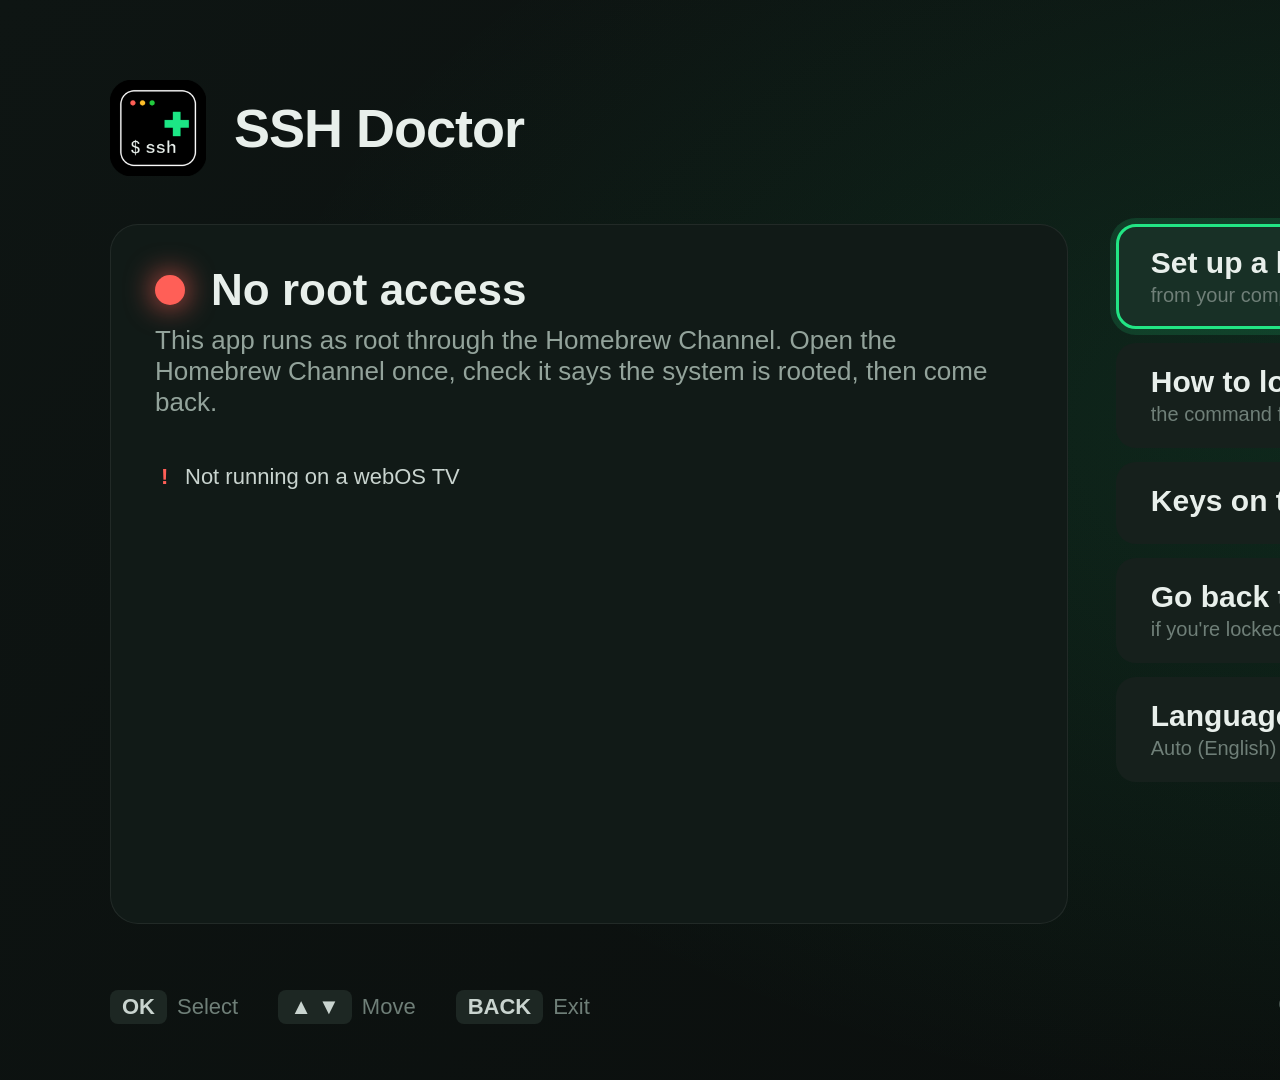
==== webos-app/src/index.html @ 8053e09a "LG webOS SSH Doctor 0.1.0: the check, the repairs and key pairing ssh-doctor.sh checks and repairs S" ====
<!doctype html>
<html lang="en">
<head>
<meta charset="utf-8">
<title>SSH Doctor</title>
<link rel="stylesheet" href="style.css">
</head>
<body>
<div id="app">
  <header>
    <img src="icon160.png" alt="">
    <h1>SSH Doctor</h1>
    <span id="meta" class="meta">Loading…</span>
  </header>

  <main>
    <section class="card" id="status">
      <div class="hero"><span id="dot" class="dot dot-wait"></span><b id="headline">Checking SSH…</b></div>
      <div id="subline" class="sub">Reading how SSH is set up on this TV.</div>
      <table id="facts"></table>
      <ul id="findings"></ul>
    </section>

    <section class="actions" id="actions">
      <div class="btn fix" tabindex="0" data-action="sshon" style="display:none"><span>Turn SSH on now<small>no restart needed</small></span></div>
      <div class="btn fix" tabindex="0" data-action="fixkeys" style="display:none"><span>Fix my keys file<small>keeps a backup</small></span></div>
      <div class="btn" tabindex="0" data-action="pair"><span>Set up a key<small>from your computer or phone</small></span></div>
      <div class="btn" tabindex="0" data-action="howto"><span>How to log in<small>the command for your computer</small></span></div>
      <div class="btn" tabindex="0" data-action="keys"><span>Keys on this TV<small id="keys-hint"></small></span></div>
      <div class="btn" tabindex="0" data-action="password"><span>Go back to password login<small>if you're locked out</small></span></div>
      <div class="btn" tabindex="0" data-action="restore" style="display:none"><span>Undo a change<small>put a backup back</small></span></div>
      <div class="btn" tabindex="0" data-action="lang"><span>Language<small id="lang-hint"></small></span></div>
    </section>
  </main>

  <footer>
    <span><span class="k">OK</span>Select</span>
    <span><span class="k">▲ ▼</span>Move</span>
    <span><span class="k">BACK</span>Exit</span>
    <span class="right">github.com/ohmybahgosh/LG-WEBOS-SSH-DOCTOR</span>
  </footer>
</div>

<div id="overlay" class="overlay hidden">
  <div class="panel">
    <div id="overlay-title" class="panel-title"></div>
    <div id="overlay-body" class="panel-body"></div>
    <div id="overlay-hint" class="panel-hint"></div>
  </div>
</div>

<script src="vendor/qrcode.js"></script>
<script src="i18n.js"></script>
<script src="app.js"></script>
</body>
</html>
---- webos-app/src/style.css ----
/* Laid out for a 1920x1080 TV screen, in LG-USB-2-ETH0's style */
* { box-sizing: border-box; }
html, body { margin: 0; width: 1920px; height: 1080px; overflow: hidden; }
body {
  background: radial-gradient(1200px 700px at 75% 40%, rgba(34, 229, 132, .12), transparent),
              linear-gradient(135deg, #0e1513, #0a0d0c);
  color: #e8efeb;
  font-family: "LG Smart UI", "Museo Sans", Inter, "Segoe UI", Helvetica, Arial, sans-serif;
}
.mono, table, .meta, .panel-body pre, code { font-family: "DejaVu Sans Mono", "Liberation Mono", Menlo, Consolas, monospace; }

#app { padding: 80px 110px; height: 100%; position: relative; }
header { display: flex; align-items: center; }
header img { width: 96px; height: 96px; margin-right: 28px; }
header h1 { font-size: 54px; margin: 0; font-weight: 800; letter-spacing: -1px; }
.meta { margin-left: auto; font-size: 22px; font-weight: 600; color: #6f7f78; }

main { display: flex; margin-top: 48px; }
.card {
  flex: 1.25; margin-right: 48px; background: #111a17; border: 1px solid rgba(255, 255, 255, .07);
  border-radius: 28px; padding: 40px 44px; min-height: 700px; max-height: 730px; overflow: hidden;
}
.actions { flex: 1; }

.hero { display: flex; align-items: center; }
.hero b { font-size: 44px; }
.dot { width: 30px; height: 30px; border-radius: 50%; margin-right: 26px; flex: none; }
.dot-ok { background: #22e584; box-shadow: 0 0 30px #22e584; }
.dot-warn { background: #febc2e; box-shadow: 0 0 30px #febc2e; }
.dot-bad { background: #ff5f57; box-shadow: 0 0 30px #ff5f57; }
.dot-wait { background: #6f7f78; }
.sub { color: #93a39b; font-size: 26px; margin: 10px 0 26px; min-height: 34px; display: -webkit-box; -webkit-box-orient: vertical; -webkit-line-clamp: 3; overflow: hidden; }

table { width: 100%; border-collapse: collapse; font-size: 25px; }
td { padding: 12px 0; border-top: 1px solid rgba(255, 255, 255, .06); vertical-align: top; }
td:first-child { color: #6f7f78; width: 34%; }
.ok { color: #22e584; }
.warn { color: #febc2e; }
.bad { color: #ff5f57; }
.card.compact td { padding: 7px 0; }

#findings { list-style: none; padding: 0; margin: 20px 0 0; font-size: 22px; }
#findings li { padding: 0 0 0 30px; margin: 6px 0 12px; position: relative; color: #c9d4cf; display: -webkit-box; -webkit-box-orient: vertical; -webkit-line-clamp: 3; overflow: hidden; }
#findings li:before { content: "!"; position: absolute; left: 6px; top: 0; color: #ff5f57; font-weight: 800; }
#findings li.tip { color: #93a39b; }
#findings li.tip:before { content: "•"; color: #febc2e; }

.btn {
  display: flex; align-items: center; justify-content: space-between;
  font-size: 30px; font-weight: 600; padding: 19px 32px; border-radius: 20px;
  background: #16201c; margin-bottom: 14px; border: 3px solid transparent; outline: none;
}
.btn small { display: block; font-size: 20px; color: #6f7f78; font-weight: 500; margin-top: 4px; }
.btn:focus, .btn.focus { border-color: #22e584; background: #183026; box-shadow: 0 0 0 6px rgba(34, 229, 132, .15); }
.btn.fix { background: #13261d; box-shadow: inset 0 0 0 2px rgba(34, 229, 132, .35); color: #22e584; }
.actions.tight .btn { padding-top: 12px; padding-bottom: 12px; margin-bottom: 10px; font-size: 28px; }
.actions.tight .btn small { font-size: 18px; margin-top: 2px; }
.actions.tighter .btn { padding-top: 8px; padding-bottom: 8px; margin-bottom: 8px; font-size: 27px; }
.actions.tighter .btn small { font-size: 17px; margin-top: 0; }
/* With several findings they get shorter, so the card keeps its size */
.card.compact #findings li { -webkit-line-clamp: 2; font-size: 21px; margin-bottom: 8px; }

footer { position: absolute; bottom: 56px; left: 110px; right: 110px; display: flex; color: #6f7f78; font-size: 22px; }
footer > span { margin-right: 40px; }
footer .right { margin: 0 0 0 auto; }
.k { display: inline-block; padding: 4px 12px; border-radius: 8px; background: #1d2723; color: #c9d4cf; margin-right: 10px; font-weight: 700; }

.overlay { position: absolute; left: 0; top: 0; width: 1920px; height: 1080px; background: rgba(5, 8, 7, .86); display: flex; align-items: center; justify-content: center; }
.hidden { display: none; }
.panel { width: 1240px; background: #111a17; border: 1px solid rgba(255, 255, 255, .1); border-radius: 28px; padding: 48px 56px; }
.panel-title { font-size: 38px; font-weight: 800; margin-bottom: 20px; }
.panel-body { font-size: 25px; color: #c9d4cf; line-height: 1.45; }
.panel-body p { margin: 0 0 14px; }
.panel-body pre { white-space: pre-wrap; word-break: break-all; font-size: 22px; color: #e8efeb; background: #0b110f; border-radius: 12px; padding: 12px 18px; margin: 6px 0 16px; }
.panel-hint { margin-top: 28px; color: #6f7f78; font-size: 22px; }
.spinner { width: 54px; height: 54px; border: 6px solid #2b3632; border-top-color: #22e584; border-radius: 50%; animation: spin 1s linear infinite; display: inline-block; vertical-align: middle; margin-right: 24px; }
@keyframes spin { to { transform: rotate(360deg); } }

/* Pairing: QR code on the left, the code to type on the right */
.pair { display: flex; align-items: center; }
.pair svg { width: 440px; height: 440px; background: #fff; border-radius: 18px; margin-right: 52px; flex: none; }
.pair-side { flex: 1; }
.pair-label { font-size: 22px; color: #6f7f78; font-weight: 700; letter-spacing: 2px; text-transform: uppercase; }
.pair-code { font-family: "DejaVu Sans Mono", "Liberation Mono", Menlo, Consolas, monospace; font-size: 110px; font-weight: 800; letter-spacing: 10px; color: #22e584; margin: 4px 0 22px; }
.pair-url { font-family: "DejaVu Sans Mono", "Liberation Mono", Menlo, Consolas, monospace; font-size: 34px; color: #e8efeb; margin: 4px 0 22px; word-break: break-all; }
.pair-state { font-size: 25px; color: #93a39b; }
.fp { font-family: "DejaVu Sans Mono", "Liberation Mono", Menlo, Consolas, monospace; font-size: 26px; color: #e8efeb; word-break: break-all; background: #0b110f; border-radius: 12px; padding: 14px 18px; margin: 10px 0 18px; }
.keys { width: 100%; font-size: 21px; }
.keys td { padding: 10px 14px 10px 0; }
.keys td:first-child { width: 20%; }
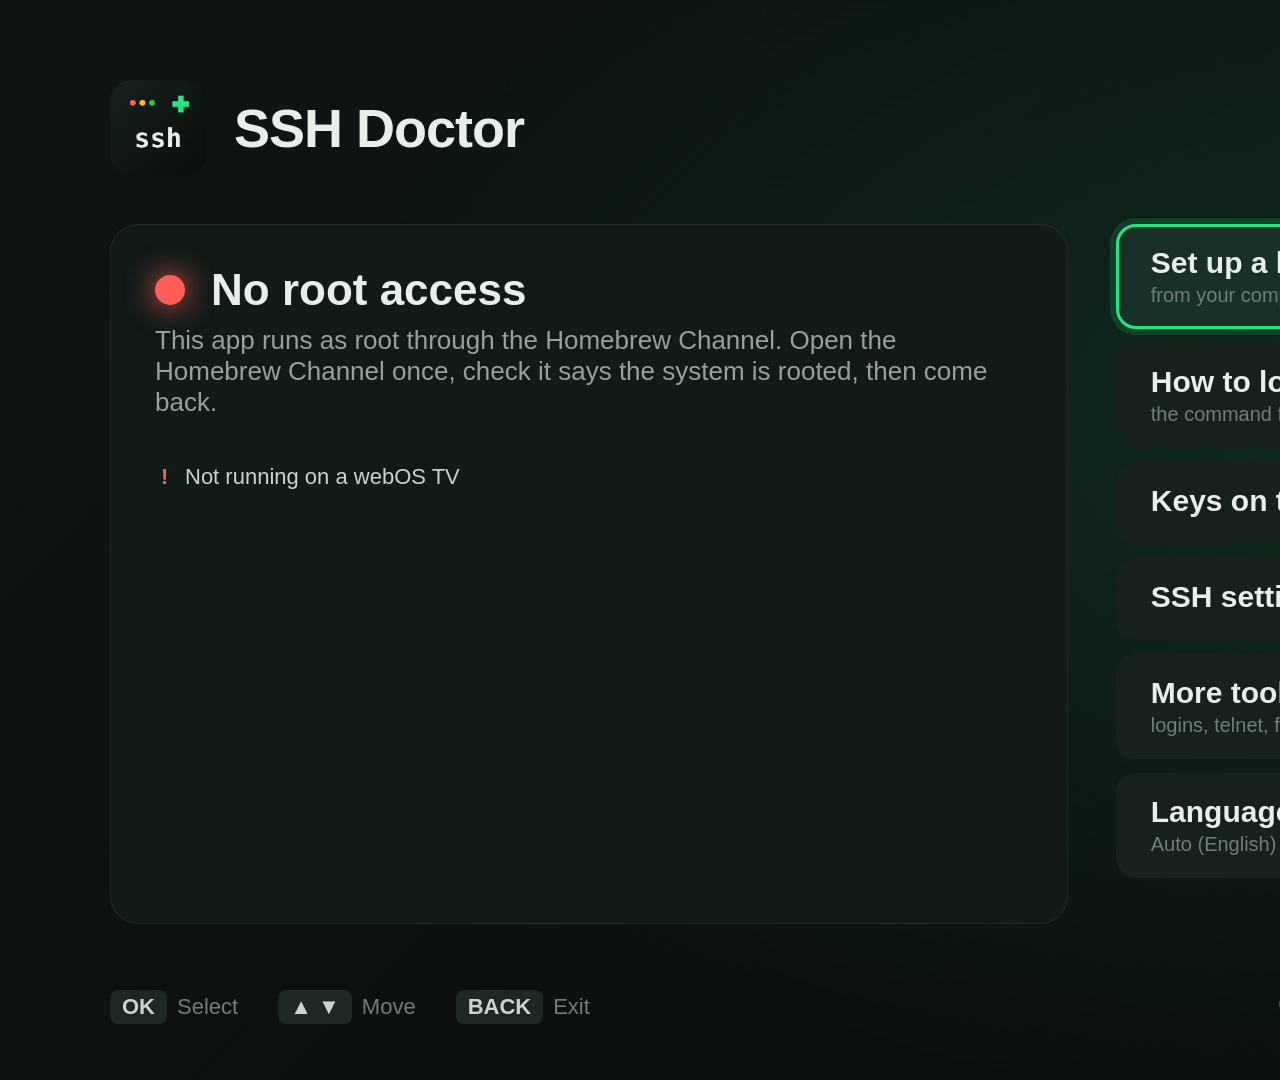
==== commit 7e73002c: "v0.2.0 work: SSH settings, key manager, login history and more tools Your own root password (typed o" ====
--- a/webos-app/src/index.html
+++ b/webos-app/src/index.html
@@ -24,11 +24,14 @@
     <section class="actions" id="actions">
       <div class="btn fix" tabindex="0" data-action="sshon" style="display:none"><span>Turn SSH on now<small>no restart needed</small></span></div>
       <div class="btn fix" tabindex="0" data-action="fixkeys" style="display:none"><span>Fix my keys file<small>keeps a backup</small></span></div>
+      <div class="btn fix" tabindex="0" data-action="apply" style="display:none"><span>Put my settings back<small>restart SSH with them</small></span></div>
+      <div class="btn fix" tabindex="0" data-action="hostfix" style="display:none"><span>Repair the TV's SSH keys<small>keeps a backup</small></span></div>
+      <div class="btn fix" tabindex="0" data-action="password" style="display:none"><span>Go back to password login<small>if you're locked out</small></span></div>
       <div class="btn" tabindex="0" data-action="pair"><span>Set up a key<small>from your computer or phone</small></span></div>
       <div class="btn" tabindex="0" data-action="howto"><span>How to log in<small>the command for your computer</small></span></div>
       <div class="btn" tabindex="0" data-action="keys"><span>Keys on this TV<small id="keys-hint"></small></span></div>
-      <div class="btn" tabindex="0" data-action="password"><span>Go back to password login<small>if you're locked out</small></span></div>
-      <div class="btn" tabindex="0" data-action="restore" style="display:none"><span>Undo a change<small>put a backup back</small></span></div>
+      <div class="btn" tabindex="0" data-action="settings"><span>SSH settings<small id="settings-hint"></small></span></div>
+      <div class="btn" tabindex="0" data-action="tools"><span>More tools<small>logins, telnet, files, help</small></span></div>
       <div class="btn" tabindex="0" data-action="lang"><span>Language<small id="lang-hint"></small></span></div>
     </section>
   </main>
@@ -50,6 +53,8 @@
 </div>
 
 <script src="vendor/qrcode.js"></script>
+<script src="assets/nacl-fast.min.js"></script>
+<script src="assets/sha512crypt.js"></script>
 <script src="i18n.js"></script>
 <script src="app.js"></script>
 </body>
--- a/webos-app/src/style.css
+++ b/webos-app/src/style.css
@@ -88,3 +88,14 @@
 .keys { width: 100%; font-size: 21px; }
 .keys td { padding: 10px 14px 10px 0; }
 .keys td:first-child { width: 20%; }
+
+/* Menus and text boxes in the overlay */
+.menu { margin-top: 6px; }
+.mrow { display: flex; align-items: baseline; justify-content: space-between; font-size: 28px; font-weight: 600; color: #e8efeb; padding: 16px 28px; border-radius: 18px; background: #16201c; margin-bottom: 10px; border: 3px solid transparent; }
+.mrow small { font-size: 21px; color: #6f7f78; font-weight: 500; margin-left: 30px; text-align: right; max-width: 55%; overflow: hidden; text-overflow: ellipsis; white-space: nowrap; }
+.mrow.focus { border-color: #22e584; background: #183026; }
+.mrow.fix { color: #22e584; }
+.in-label { display: block; font-size: 22px; color: #93a39b; margin: 14px 0 6px; }
+.in { width: 100%; font-size: 32px; padding: 14px 18px; border-radius: 14px; border: 3px solid #2b3632; background: #0b110f; color: #e8efeb; outline: none; font-family: "DejaVu Sans Mono", "Liberation Mono", Menlo, Consolas, monospace; }
+.in:focus { border-color: #22e584; }
+.keys small { color: #6f7f78; font-size: 17px; word-break: break-all; }
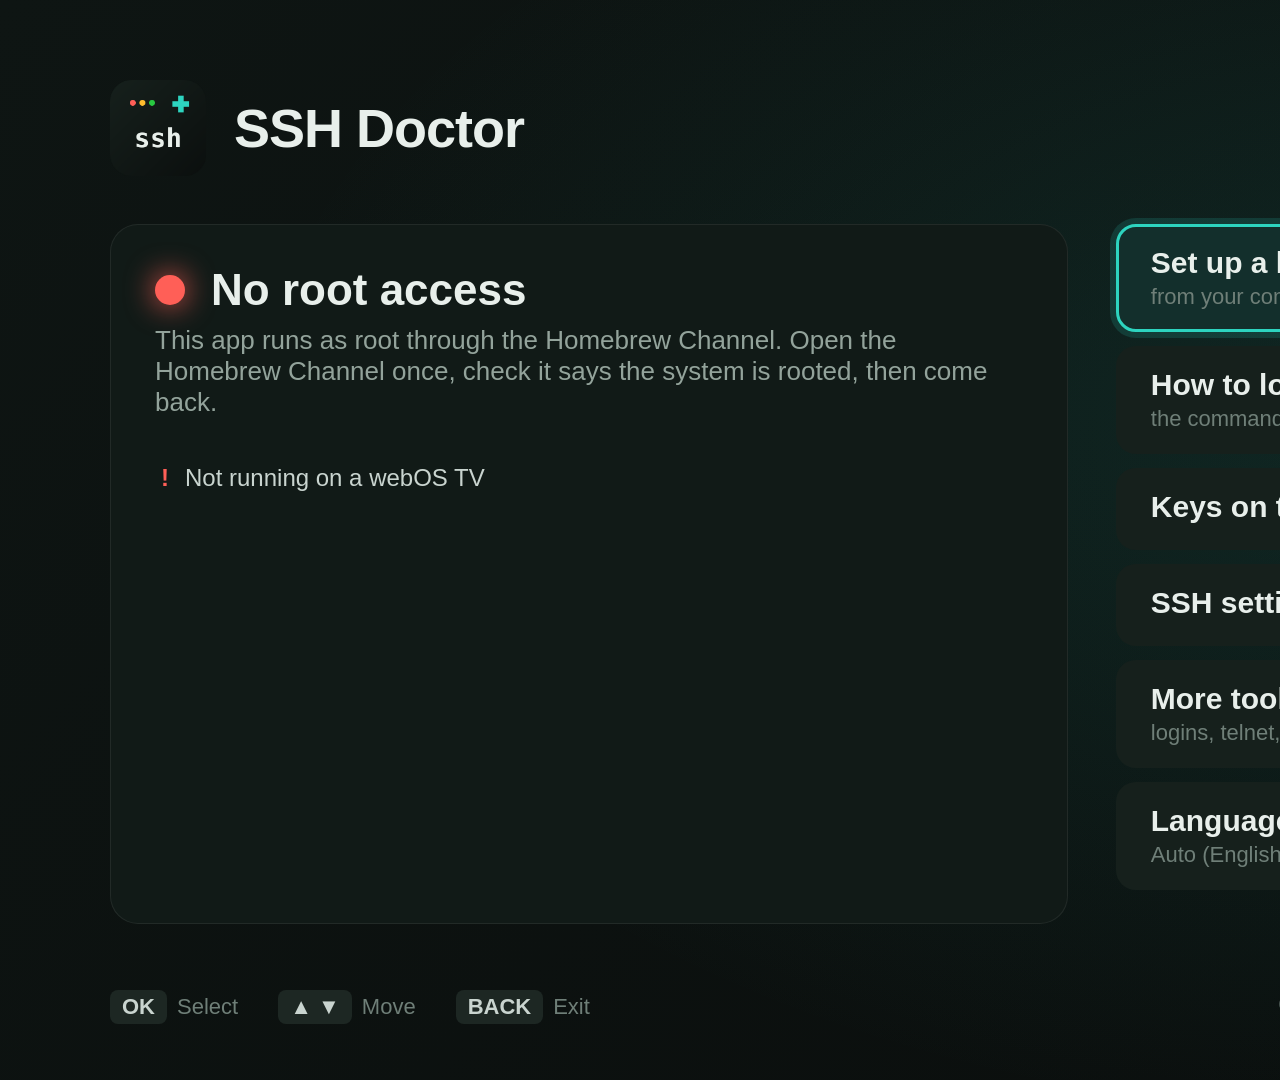
==== commit 8b27b3d5: "Update from the app, and show the main connection's address first - update-check (update.js) asks Gi" ====
--- a/webos-app/src/index.html
+++ b/webos-app/src/index.html
@@ -26,7 +26,9 @@
       <div class="btn fix" tabindex="0" data-action="fixkeys" style="display:none"><span>Fix my keys file<small>keeps a backup</small></span></div>
       <div class="btn fix" tabindex="0" data-action="apply" style="display:none"><span>Put my settings back<small>restart SSH with them</small></span></div>
       <div class="btn fix" tabindex="0" data-action="hostfix" style="display:none"><span>Repair the TV's SSH keys<small>keeps a backup</small></span></div>
+      <div class="btn fix" tabindex="0" data-action="exposed" style="display:none"><span>Close it on the router<small>stop internet access</small></span></div>
       <div class="btn fix" tabindex="0" data-action="password" style="display:none"><span>Go back to password login<small>if you're locked out</small></span></div>
+      <div class="btn fix" tabindex="0" data-action="update" style="display:none"><span><span id="update-label">Update SSH Doctor</span><small>what's new, then install</small></span></div>
       <div class="btn" tabindex="0" data-action="pair"><span>Set up a key<small>from your computer or phone</small></span></div>
       <div class="btn" tabindex="0" data-action="howto"><span>How to log in<small>the command for your computer</small></span></div>
       <div class="btn" tabindex="0" data-action="keys"><span>Keys on this TV<small id="keys-hint"></small></span></div>
--- a/webos-app/src/style.css
+++ b/webos-app/src/style.css
@@ -2,7 +2,7 @@
 * { box-sizing: border-box; }
 html, body { margin: 0; width: 1920px; height: 1080px; overflow: hidden; }
 body {
-  background: radial-gradient(1200px 700px at 75% 40%, rgba(34, 229, 132, .12), transparent),
+  background: radial-gradient(1200px 700px at 75% 40%, rgba(45, 212, 191, .12), transparent),
               linear-gradient(135deg, #0e1513, #0a0d0c);
   color: #e8efeb;
   font-family: "LG Smart UI", "Museo Sans", Inter, "Segoe UI", Helvetica, Arial, sans-serif;
@@ -25,7 +25,7 @@
 .hero { display: flex; align-items: center; }
 .hero b { font-size: 44px; }
 .dot { width: 30px; height: 30px; border-radius: 50%; margin-right: 26px; flex: none; }
-.dot-ok { background: #22e584; box-shadow: 0 0 30px #22e584; }
+.dot-ok { background: #2dd4bf; box-shadow: 0 0 30px #2dd4bf; }
 .dot-warn { background: #febc2e; box-shadow: 0 0 30px #febc2e; }
 .dot-bad { background: #ff5f57; box-shadow: 0 0 30px #ff5f57; }
 .dot-wait { background: #6f7f78; }
@@ -34,12 +34,12 @@
 table { width: 100%; border-collapse: collapse; font-size: 25px; }
 td { padding: 12px 0; border-top: 1px solid rgba(255, 255, 255, .06); vertical-align: top; }
 td:first-child { color: #6f7f78; width: 34%; }
-.ok { color: #22e584; }
+.ok { color: #2dd4bf; }
 .warn { color: #febc2e; }
 .bad { color: #ff5f57; }
 .card.compact td { padding: 7px 0; }
 
-#findings { list-style: none; padding: 0; margin: 20px 0 0; font-size: 22px; }
+#findings { list-style: none; padding: 0; margin: 20px 0 0; font-size: 24px; }
 #findings li { padding: 0 0 0 30px; margin: 6px 0 12px; position: relative; color: #c9d4cf; display: -webkit-box; -webkit-box-orient: vertical; -webkit-line-clamp: 3; overflow: hidden; }
 #findings li:before { content: "!"; position: absolute; left: 6px; top: 0; color: #ff5f57; font-weight: 800; }
 #findings li.tip { color: #93a39b; }
@@ -50,15 +50,15 @@
   font-size: 30px; font-weight: 600; padding: 19px 32px; border-radius: 20px;
   background: #16201c; margin-bottom: 14px; border: 3px solid transparent; outline: none;
 }
-.btn small { display: block; font-size: 20px; color: #6f7f78; font-weight: 500; margin-top: 4px; }
-.btn:focus, .btn.focus { border-color: #22e584; background: #183026; box-shadow: 0 0 0 6px rgba(34, 229, 132, .15); }
-.btn.fix { background: #13261d; box-shadow: inset 0 0 0 2px rgba(34, 229, 132, .35); color: #22e584; }
+.btn small { display: block; font-size: 22px; color: #6f7f78; font-weight: 500; margin-top: 4px; }
+.btn:focus, .btn.focus { border-color: #2dd4bf; background: #132f2c; box-shadow: 0 0 0 6px rgba(45, 212, 191, .15); }
+.btn.fix { background: #112725; box-shadow: inset 0 0 0 2px rgba(45, 212, 191, .35); color: #2dd4bf; }
 .actions.tight .btn { padding-top: 12px; padding-bottom: 12px; margin-bottom: 10px; font-size: 28px; }
-.actions.tight .btn small { font-size: 18px; margin-top: 2px; }
+.actions.tight .btn small { font-size: 21px; margin-top: 2px; }
 .actions.tighter .btn { padding-top: 8px; padding-bottom: 8px; margin-bottom: 8px; font-size: 27px; }
-.actions.tighter .btn small { font-size: 17px; margin-top: 0; }
+.actions.tighter .btn small { font-size: 20px; margin-top: 0; }
 /* With several findings they get shorter, so the card keeps its size */
-.card.compact #findings li { -webkit-line-clamp: 2; font-size: 21px; margin-bottom: 8px; }
+.card.compact #findings li { -webkit-line-clamp: 2; font-size: 22px; margin-bottom: 8px; }
 
 footer { position: absolute; bottom: 56px; left: 110px; right: 110px; display: flex; color: #6f7f78; font-size: 22px; }
 footer > span { margin-right: 40px; }
@@ -69,11 +69,11 @@
 .hidden { display: none; }
 .panel { width: 1240px; background: #111a17; border: 1px solid rgba(255, 255, 255, .1); border-radius: 28px; padding: 48px 56px; }
 .panel-title { font-size: 38px; font-weight: 800; margin-bottom: 20px; }
-.panel-body { font-size: 25px; color: #c9d4cf; line-height: 1.45; }
+.panel-body { font-size: 27px; color: #c9d4cf; line-height: 1.45; }
 .panel-body p { margin: 0 0 14px; }
-.panel-body pre { white-space: pre-wrap; word-break: break-all; font-size: 22px; color: #e8efeb; background: #0b110f; border-radius: 12px; padding: 12px 18px; margin: 6px 0 16px; }
+.panel-body pre { white-space: pre-wrap; word-break: break-all; font-size: 24px; color: #e8efeb; background: #0b110f; border-radius: 12px; padding: 12px 18px; margin: 6px 0 16px; }
 .panel-hint { margin-top: 28px; color: #6f7f78; font-size: 22px; }
-.spinner { width: 54px; height: 54px; border: 6px solid #2b3632; border-top-color: #22e584; border-radius: 50%; animation: spin 1s linear infinite; display: inline-block; vertical-align: middle; margin-right: 24px; }
+.spinner { width: 54px; height: 54px; border: 6px solid #2b3632; border-top-color: #2dd4bf; border-radius: 50%; animation: spin 1s linear infinite; display: inline-block; vertical-align: middle; margin-right: 24px; }
 @keyframes spin { to { transform: rotate(360deg); } }
 
 /* Pairing: QR code on the left, the code to type on the right */
@@ -81,21 +81,43 @@
 .pair svg { width: 440px; height: 440px; background: #fff; border-radius: 18px; margin-right: 52px; flex: none; }
 .pair-side { flex: 1; }
 .pair-label { font-size: 22px; color: #6f7f78; font-weight: 700; letter-spacing: 2px; text-transform: uppercase; }
-.pair-code { font-family: "DejaVu Sans Mono", "Liberation Mono", Menlo, Consolas, monospace; font-size: 110px; font-weight: 800; letter-spacing: 10px; color: #22e584; margin: 4px 0 22px; }
+.pair-code { font-family: "DejaVu Sans Mono", "Liberation Mono", Menlo, Consolas, monospace; font-size: 110px; font-weight: 800; letter-spacing: 10px; color: #2dd4bf; margin: 4px 0 22px; }
 .pair-url { font-family: "DejaVu Sans Mono", "Liberation Mono", Menlo, Consolas, monospace; font-size: 34px; color: #e8efeb; margin: 4px 0 22px; word-break: break-all; }
 .pair-state { font-size: 25px; color: #93a39b; }
 .fp { font-family: "DejaVu Sans Mono", "Liberation Mono", Menlo, Consolas, monospace; font-size: 26px; color: #e8efeb; word-break: break-all; background: #0b110f; border-radius: 12px; padding: 14px 18px; margin: 10px 0 18px; }
-.keys { width: 100%; font-size: 21px; }
+.keys { width: 100%; font-size: 25px; }
 .keys td { padding: 10px 14px 10px 0; }
 .keys td:first-child { width: 20%; }
 
 /* Menus and text boxes in the overlay */
 .menu { margin-top: 6px; }
 .mrow { display: flex; align-items: baseline; justify-content: space-between; font-size: 28px; font-weight: 600; color: #e8efeb; padding: 16px 28px; border-radius: 18px; background: #16201c; margin-bottom: 10px; border: 3px solid transparent; }
-.mrow small { font-size: 21px; color: #6f7f78; font-weight: 500; margin-left: 30px; text-align: right; max-width: 55%; overflow: hidden; text-overflow: ellipsis; white-space: nowrap; }
-.mrow.focus { border-color: #22e584; background: #183026; }
-.mrow.fix { color: #22e584; }
-.in-label { display: block; font-size: 22px; color: #93a39b; margin: 14px 0 6px; }
+.mrow small { font-size: 23px; color: #6f7f78; font-weight: 500; margin-left: 30px; text-align: right; max-width: 55%; overflow: hidden; text-overflow: ellipsis; white-space: nowrap; }
+.mrow.focus { border-color: #2dd4bf; background: #132f2c; }
+.mrow.fix { color: #2dd4bf; }
+/* Long menus (More tools with Undo a change): tighter rows so they fit the screen */
+.menu.many .mrow { padding: 10px 28px; margin-bottom: 7px; font-size: 26px; }
+.menu.many .mrow small { font-size: 22px; }
+.menu.many.more .mrow { padding: 6px 28px; margin-bottom: 5px; }
+.panel.long { padding-top: 36px; padding-bottom: 32px; }
+.panel.long .panel-title { margin-bottom: 12px; }
+.panel.long .panel-hint { margin-top: 16px; }
+.in-label { display: block; font-size: 24px; color: #93a39b; margin: 14px 0 6px; }
 .in { width: 100%; font-size: 32px; padding: 14px 18px; border-radius: 14px; border: 3px solid #2b3632; background: #0b110f; color: #e8efeb; outline: none; font-family: "DejaVu Sans Mono", "Liberation Mono", Menlo, Consolas, monospace; }
-.in:focus { border-color: #22e584; }
-.keys small { color: #6f7f78; font-size: 17px; word-break: break-all; }
+.in:focus { border-color: #2dd4bf; }
+.keys small { color: #93a39b; font-size: 22px; word-break: break-all; }
+/* Messages with a QR code beside them, for copying on a phone or computer */
+.share { display: flex; align-items: flex-start; }
+.share-main { flex: 1; min-width: 0; }
+.share-side { width: 340px; flex: none; margin-left: 44px; text-align: center; }
+.share-side svg { width: 340px; height: 340px; background: #fff; border-radius: 16px; display: block; margin-bottom: 14px; }
+.share-side .pair-label { font-size: 22px; }
+.share-hint { font-size: 22px; color: #93a39b; margin: 6px 0 8px; line-height: 1.35; }
+.share-url { font-family: "DejaVu Sans Mono", "Liberation Mono", Menlo, Consolas, monospace; font-size: 21px; color: #e8efeb; word-break: break-all; }
+.share-code { font-family: "DejaVu Sans Mono", "Liberation Mono", Menlo, Consolas, monospace; font-size: 44px; font-weight: 800; letter-spacing: 5px; color: #2dd4bf; margin-top: 6px; }
+.panel-body pre.report { font-size: 21px; line-height: 1.35; max-height: 460px; overflow: hidden; }
+/* Release notes: headings and items, a few lines each */
+.notes { background: #0b110f; border-radius: 12px; padding: 14px 20px; margin: 4px 0 16px; }
+.notes .nh { font-size: 22px; font-weight: 700; color: #93a39b; text-transform: uppercase; letter-spacing: 1px; margin: 6px 0 4px; }
+.notes .ni { font-size: 24px; color: #e8efeb; padding-left: 26px; position: relative; margin: 4px 0; display: -webkit-box; -webkit-box-orient: vertical; -webkit-line-clamp: 2; overflow: hidden; }
+.notes .ni:before { content: "•"; position: absolute; left: 6px; color: #2dd4bf; }
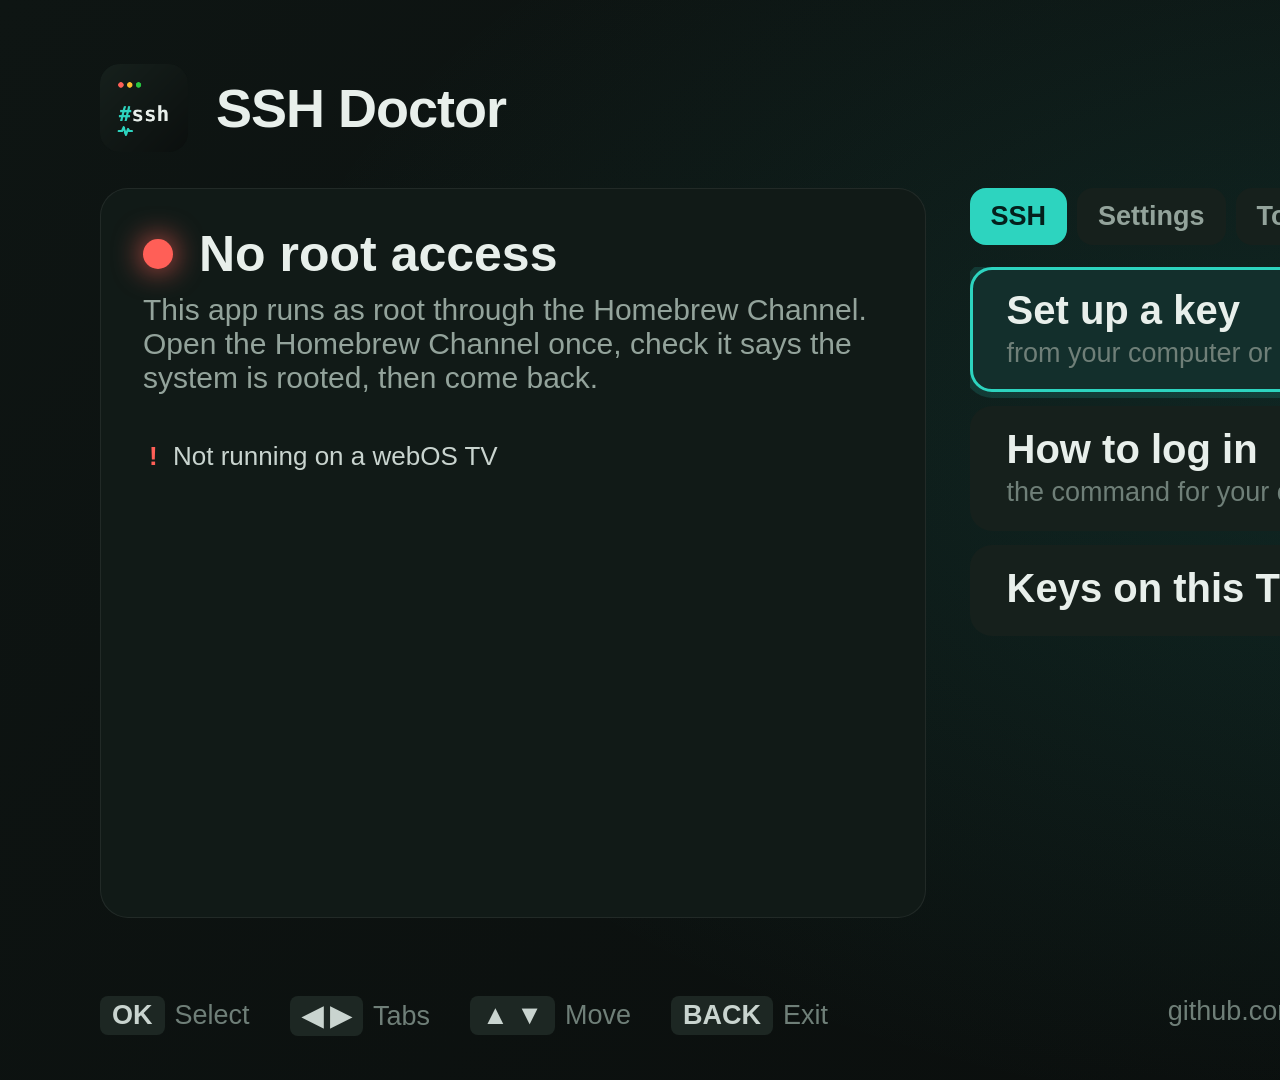
==== commit 3c7bf8af: "Release 0.6.0: the main screen in LG-USB-2-ETH0's layout Tabs over the rows (SSH, Settings, Tools, M" ====
--- a/webos-app/src/index.html
+++ b/webos-app/src/index.html
@@ -22,24 +22,50 @@
     </section>
 
     <section class="actions" id="actions">
-      <div class="btn fix" tabindex="0" data-action="sshon" style="display:none"><span>Turn SSH on now<small>no restart needed</small></span></div>
-      <div class="btn fix" tabindex="0" data-action="fixkeys" style="display:none"><span>Fix my keys file<small>keeps a backup</small></span></div>
-      <div class="btn fix" tabindex="0" data-action="apply" style="display:none"><span>Put my settings back<small>restart SSH with them</small></span></div>
-      <div class="btn fix" tabindex="0" data-action="hostfix" style="display:none"><span>Repair the TV's SSH keys<small>keeps a backup</small></span></div>
-      <div class="btn fix" tabindex="0" data-action="exposed" style="display:none"><span>Close it on the router<small>stop internet access</small></span></div>
-      <div class="btn fix" tabindex="0" data-action="password" style="display:none"><span>Go back to password login<small>if you're locked out</small></span></div>
-      <div class="btn fix" tabindex="0" data-action="update" style="display:none"><span><span id="update-label">Update SSH Doctor</span><small>what's new, then install</small></span></div>
-      <div class="btn" tabindex="0" data-action="pair"><span>Set up a key<small>from your computer or phone</small></span></div>
-      <div class="btn" tabindex="0" data-action="howto"><span>How to log in<small>the command for your computer</small></span></div>
-      <div class="btn" tabindex="0" data-action="keys"><span>Keys on this TV<small id="keys-hint"></small></span></div>
-      <div class="btn" tabindex="0" data-action="settings"><span>SSH settings<small id="settings-hint"></small></span></div>
-      <div class="btn" tabindex="0" data-action="tools"><span>More tools<small>logins, telnet, files, help</small></span></div>
-      <div class="btn" tabindex="0" data-action="lang"><span>Language<small id="lang-hint"></small></span></div>
+      <nav class="tabs" id="tabs">
+        <span class="tab" tabindex="0" data-tab="ssh">SSH</span>
+        <span class="tab" tabindex="0" data-tab="settings">Settings</span>
+        <span class="tab" tabindex="0" data-tab="tools">Tools</span>
+        <span class="tab" tabindex="0" data-tab="more">More</span>
+      </nav>
+      <div class="rows" id="rows">
+      <div class="btn fix" tabindex="0" data-tab="ssh" data-action="sshon" style="display:none"><span>Turn SSH on now<small>no restart needed</small></span></div>
+      <div class="btn fix" tabindex="0" data-tab="ssh" data-action="fixkeys" style="display:none"><span>Fix my keys file<small>keeps a backup</small></span></div>
+      <div class="btn fix" tabindex="0" data-tab="ssh" data-action="apply" style="display:none"><span>Put my settings back<small>restart SSH with them</small></span></div>
+      <div class="btn fix" tabindex="0" data-tab="ssh" data-action="hostfix" style="display:none"><span>Repair the TV's SSH keys<small>keeps a backup</small></span></div>
+      <div class="btn fix" tabindex="0" data-tab="ssh" data-action="exposed" style="display:none"><span>Close it on the router<small>stop internet access</small></span></div>
+      <div class="btn fix" tabindex="0" data-tab="ssh" data-action="password" style="display:none"><span>Go back to password login<small>if you're locked out</small></span></div>
+      <div class="btn" tabindex="0" data-tab="ssh" data-action="pair"><span>Set up a key<small>from your computer or phone</small></span></div>
+      <div class="btn" tabindex="0" data-tab="ssh" data-action="howto"><span>How to log in<small>the command for your computer</small></span></div>
+      <div class="btn" tabindex="0" data-tab="ssh" data-action="keys"><span>Keys on this TV<small id="keys-hint"></small></span></div>
+      <div class="btn" tabindex="0" data-tab="settings" data-action="setpw"><span>Your own password<small id="setpw-hint"></small></span></div>
+      <div class="btn" tabindex="0" data-tab="settings" data-action="keysonly"><span>Keys only<small>passwords stop logging in</small></span> <span class="tog" id="tog-keysonly"></span></div>
+      <div class="btn" tabindex="0" data-tab="settings" data-action="port"><span>SSH port<small id="port-hint"></small></span></div>
+      <div class="btn" tabindex="0" data-tab="settings" data-action="keepalive"><span>Keep idle sessions connected<small>a keepalive every 30 seconds</small></span> <span class="tog" id="tog-keepalive"></span></div>
+      <div class="btn" tabindex="0" data-tab="settings" data-action="bootfix"><span>Fix SSH at startup<small>starts SSH after a restart if it didn't come up</small></span> <span class="tog" id="tog-bootfix"></span></div>
+      <div class="btn" tabindex="0" data-tab="settings" data-action="reset" style="display:none"><span>Reset to Homebrew Channel defaults<small>port 22, its usual password rules</small></span></div>
+      <div class="btn" tabindex="0" data-tab="tools" data-action="logins"><span>Login history<small id="logins-hint"></small></span></div>
+      <div class="btn" tabindex="0" data-tab="tools" data-action="telnet"><span>Telnet<small id="telnet-hint"></small></span> <span class="tog" id="tog-telnet"></span></div>
+      <div class="btn" tabindex="0" data-tab="tools" data-action="sftp"><span>File transfer (SFTP)<small id="sftp-hint"></small></span></div>
+      <div class="btn" tabindex="0" data-tab="tools" data-action="exposure"><span>Reachable from the internet?<small id="exposure-hint"></small></span></div>
+      <div class="btn" tabindex="0" data-tab="tools" data-action="hostkeys"><span>This TV's SSH keys<small>fingerprints, or make new ones</small></span></div>
+      <div class="btn" tabindex="0" data-tab="tools" data-action="servers"><span>SSH servers on this TV<small id="servers-hint"></small></span></div>
+      <div class="btn" tabindex="0" data-tab="tools" data-action="kit"><span>Save or restore my setup<small>on a USB drive, for after a reset</small></span></div>
+      <div class="btn btn-update" tabindex="0" data-tab="more" data-action="update" style="display:none"><span><span id="update-label">Update SSH Doctor</span><small>what's new, then install</small></span></div>
+      <div class="btn" tabindex="0" data-tab="more" data-action="updates"><span>Updates<small id="updates-hint"></small></span></div>
+      <div class="btn" tabindex="0" data-tab="more" data-action="entware" style="display:none"><span>Get more from SSH<small>Entware: bash, tmux, nano and more</small></span></div>
+      <div class="btn" tabindex="0" data-tab="more" data-action="report"><span>Report for getting help<small>no private details</small></span></div>
+      <div class="btn" tabindex="0" data-tab="more" data-action="restore" style="display:none"><span>Undo a change<small>put a backup back</small></span></div>
+      <div class="btn" tabindex="0" data-tab="more" data-action="pwlogin"><span>Go back to password login<small>if you're locked out</small></span></div>
+      <div class="btn" tabindex="0" data-tab="more" data-action="lang"><span>Language<small id="lang-hint"></small></span></div>
+      </div>
+      <div class="rail" id="rail"><i class="rail-cap up"></i><b class="rail-thumb" id="rail-thumb"></b><i class="rail-cap down"></i></div>
     </section>
   </main>
 
   <footer>
     <span><span class="k">OK</span>Select</span>
+    <span><span class="k">◀ ▶</span>Tabs</span>
     <span><span class="k">▲ ▼</span>Move</span>
     <span><span class="k">BACK</span>Exit</span>
     <span class="right">github.com/ohmybahgosh/LG-WEBOS-SSH-DOCTOR</span>
--- a/webos-app/src/style.css
+++ b/webos-app/src/style.css
@@ -53,10 +53,6 @@
 .btn small { display: block; font-size: 22px; color: #6f7f78; font-weight: 500; margin-top: 4px; }
 .btn:focus, .btn.focus { border-color: #2dd4bf; background: #132f2c; box-shadow: 0 0 0 6px rgba(45, 212, 191, .15); }
 .btn.fix { background: #112725; box-shadow: inset 0 0 0 2px rgba(45, 212, 191, .35); color: #2dd4bf; }
-.actions.tight .btn { padding-top: 12px; padding-bottom: 12px; margin-bottom: 10px; font-size: 28px; }
-.actions.tight .btn small { font-size: 21px; margin-top: 2px; }
-.actions.tighter .btn { padding-top: 8px; padding-bottom: 8px; margin-bottom: 8px; font-size: 27px; }
-.actions.tighter .btn small { font-size: 20px; margin-top: 0; }
 /* With several findings they get shorter, so the card keeps its size */
 .card.compact #findings li { -webkit-line-clamp: 2; font-size: 22px; margin-bottom: 8px; }
 
@@ -121,3 +117,66 @@
 .notes .nh { font-size: 22px; font-weight: 700; color: #93a39b; text-transform: uppercase; letter-spacing: 1px; margin: 6px 0 4px; }
 .notes .ni { font-size: 24px; color: #e8efeb; padding-left: 26px; position: relative; margin: 4px 0; display: -webkit-box; -webkit-box-orient: vertical; -webkit-line-clamp: 2; overflow: hidden; }
 .notes .ni:before { content: "•"; position: absolute; left: 6px; color: #2dd4bf; }
+
+/* The main screen in LG-USB-2-ETH0's layout: the status card on the left,
+   tabs over the rows on the right (LEFT and RIGHT switch tabs), switches for
+   settings that are on or off, and a scroll rail when a tab has more rows
+   than fit.  Text sized to read from the couch. */
+#app { padding: 64px 100px; }
+header img { width: 88px; height: 88px; }
+.meta { font-size: 28px; }
+main { margin-top: 36px; }
+.card { flex: 1; margin-right: 44px; padding: 36px 42px; }
+.actions { flex: 1.15; position: relative; }
+.actions, .card { min-width: 0; }
+.hero b { font-size: 50px; }
+.sub { font-size: 30px; }
+table { font-size: 30px; }
+td { padding: 12px 0; }
+td:first-child { width: 38%; }
+#findings { font-size: 26px; }
+.card.compact #findings li { font-size: 24px; }
+.tabs { display: flex; flex-wrap: nowrap; overflow: hidden; margin-bottom: 22px; }
+.tab { white-space: nowrap; font-size: 27px; font-weight: 700; padding: 10px 18px; border-radius: 16px; color: #93a39b; background: #16201c; margin-right: 10px; position: relative; cursor: pointer; outline: none; border: 3px solid transparent; }
+.tab.on { background: #2dd4bf; color: #04201c; }
+.tab.gone { display: none; }
+.tab.news:after { content: ""; position: absolute; top: 8px; right: 8px; width: 14px; height: 14px; border-radius: 50%; background: #febc2e; }
+.tab:focus { border-color: #2dd4bf; box-shadow: 0 0 0 6px rgba(45, 212, 191, .15); }
+.tab.on:focus { border-color: #e8efeb; }
+.tabs.small .tab { font-size: 23px; padding: 10px 13px; margin-right: 8px; }
+.tabs.smaller .tab { font-size: 20px; padding: 9px 10px; margin-right: 6px; }
+.btn.off-tab { display: none; }
+.btn { font-size: 40px; padding: 18px 34px; margin-bottom: 14px; border-radius: 22px; }
+.btn small { font-size: 27px; margin-top: 4px; line-height: 1.25; }
+.btn > span { flex: 1; min-width: 0; padding-right: 24px; }
+.btn > span.tog { flex: none; padding-right: 0; }
+.tog { width: 96px; height: 54px; border-radius: 27px; background: #2b3632; position: relative; flex: none; }
+.tog:after { content: ""; position: absolute; left: 6px; top: 6px; width: 42px; height: 42px; border-radius: 50%; background: #6f7f78; }
+.tog.on { background: #2dd4bf; }
+.tog.on:after { left: auto; right: 6px; background: #04201c; }
+.btn-update { background: #112725; box-shadow: inset 0 0 0 2px rgba(45, 212, 191, .35); }
+.btn-update #update-label { color: #2dd4bf; }
+footer { bottom: 44px; left: 100px; right: 100px; font-size: 27px; }
+/* The open tab's rows scroll with the focus when they don't all fit */
+.rows { position: relative; max-height: 660px; overflow: hidden; padding-right: 34px; }
+.rows:after { content: ""; display: block; height: 690px; }
+.rail { position: absolute; right: 4px; width: 8px; border-radius: 4px; background: rgba(255, 255, 255, .07); opacity: 0; transition: opacity .3s ease; pointer-events: none; }
+.rail.show { opacity: 1; }
+.rail-thumb { position: absolute; left: 0; right: 0; border-radius: 4px; background: linear-gradient(180deg, #5eead4, #2dd4bf); box-shadow: 0 0 14px rgba(45, 212, 191, .55); transition: top .25s ease, height .25s ease; }
+.rail-cap { position: absolute; left: 50%; width: 10px; height: 10px; border: solid rgba(255, 255, 255, .18); border-width: 0 3px 3px 0; transition: border-color .25s ease; }
+.rail-cap.up { top: -22px; transform: translateX(-50%) rotate(-135deg); }
+.rail-cap.down { bottom: -22px; transform: translateX(-50%) rotate(45deg); }
+.rail-cap.lit { border-color: #2dd4bf; }
+/* Steps down for a card with more to say, in that order */
+.card.compact td { padding: 8px 0; }
+.card.compact .sub { margin-bottom: 18px; }
+.card.compact #findings li { font-size: 24px; -webkit-line-clamp: 2; margin-bottom: 8px; }
+.card.tight .hero b { font-size: 44px; }
+.card.tight .sub { font-size: 26px; -webkit-line-clamp: 2; }
+.card.tight table { font-size: 26px; }
+.card.tight td { padding: 6px 0; }
+.card.tight #findings li { font-size: 22px; }
+.card.tighter table { font-size: 24px; }
+.card.tighter td { padding: 4px 0; }
+.card.tighter #findings { margin-top: 12px; }
+.card.tighter #findings li { font-size: 21px; margin: 4px 0 6px; }
